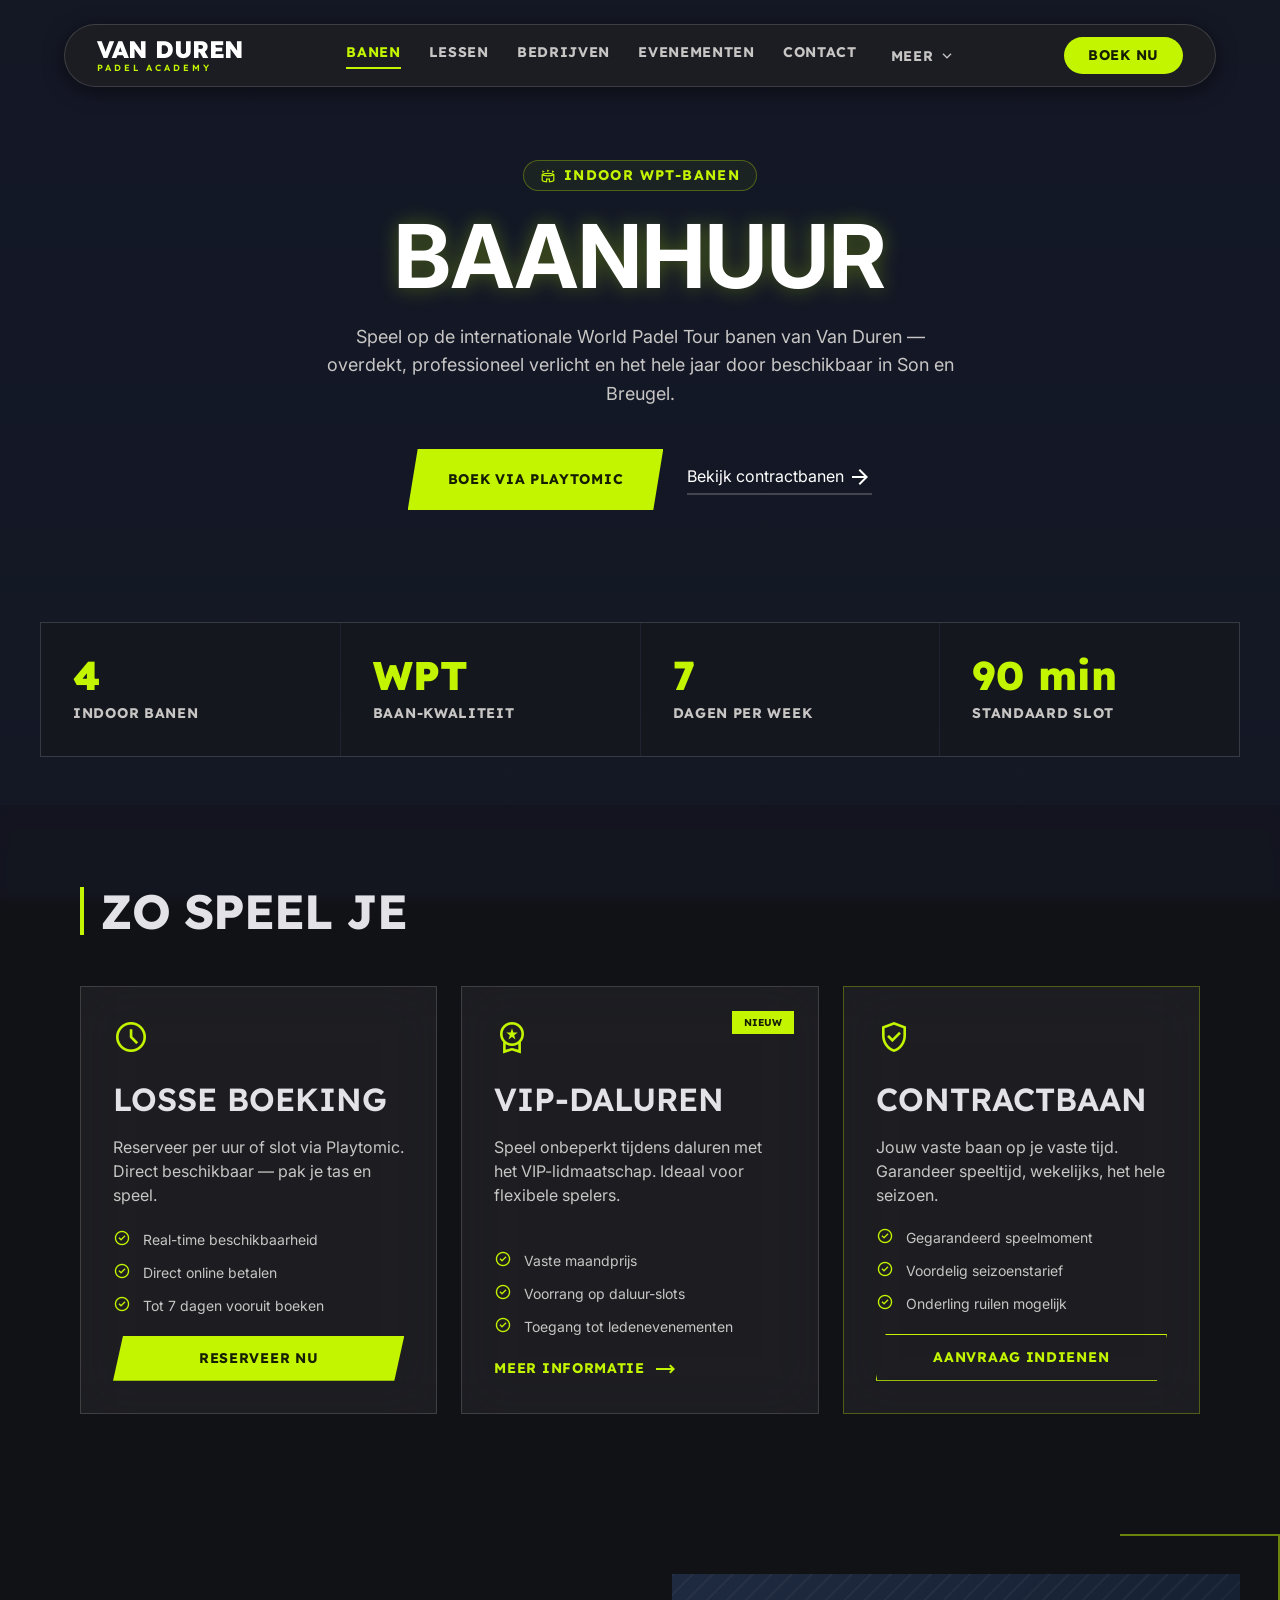
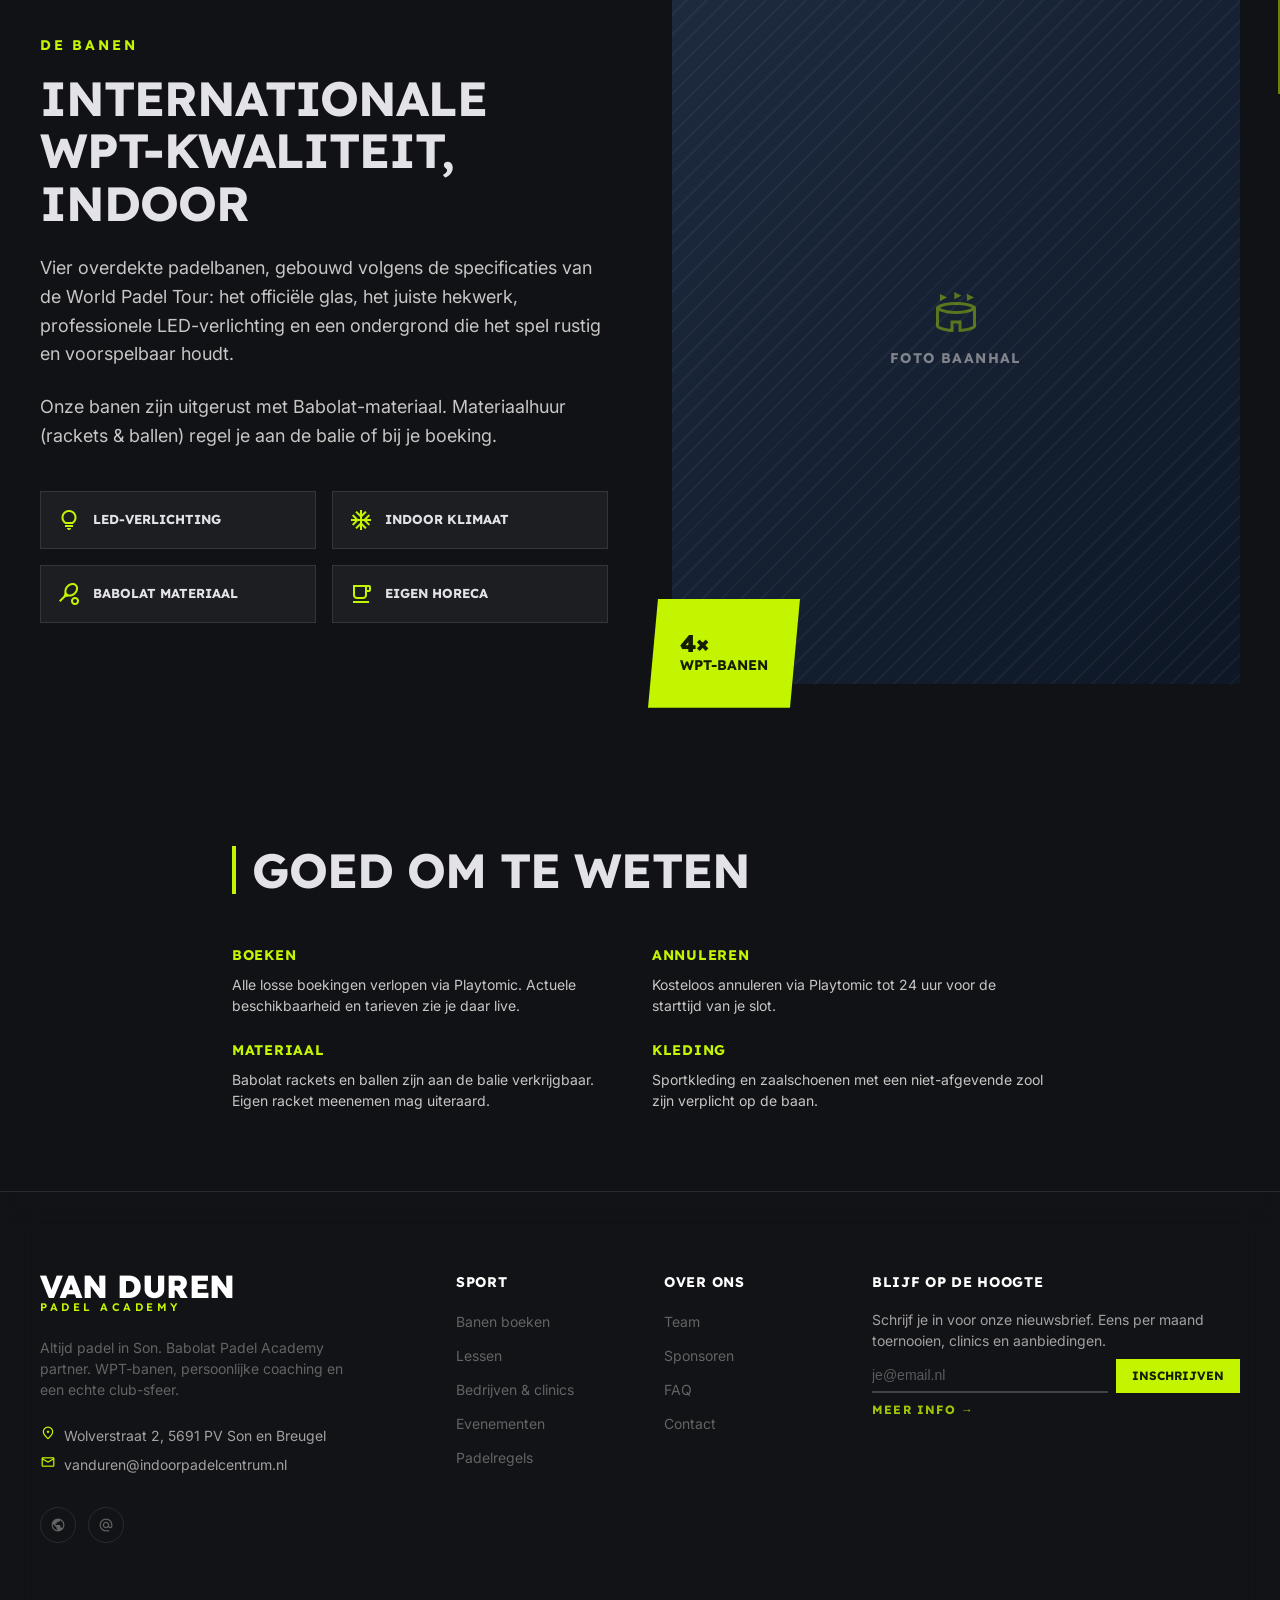
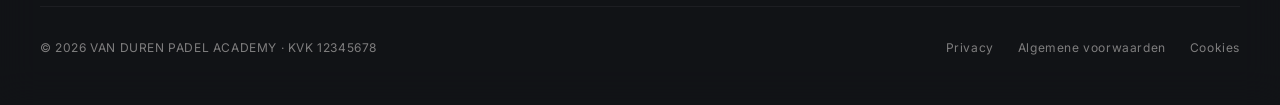
==== baanhuur.html @ 2df90b9f "Deploy Van Duren Padel website – volledige multi-page versie" ====
<!DOCTYPE html>
<html lang="nl">
<head>
<meta charset="utf-8"/>
<meta name="viewport" content="width=device-width, initial-scale=1.0"/>
<title>Baanhuur — Van Duren Padel Academy</title>
<link rel="preconnect" href="https://fonts.googleapis.com"/>
<link rel="preconnect" href="https://fonts.gstatic.com" crossorigin/>
<link href="https://fonts.googleapis.com/css2?family=Inter:wght@400;700&family=Lexend:wght@400;500;600;700;800&display=swap" rel="stylesheet"/>
<link href="https://fonts.googleapis.com/css2?family=Material+Symbols+Outlined:opsz,wght,FILL,GRAD@24,400,0,0&display=swap" rel="stylesheet"/>
<link rel="stylesheet" href="styles.css"/>
<template id="__bundler_thumbnail" data-bg-color="#0d0e12">
    <svg viewBox="0 0 1200 800" xmlns="http://www.w3.org/2000/svg">
        <line x1="280" y1="120" x2="280" y2="680" stroke="#c3f400" stroke-width="6" opacity="0.5"/>
        <line x1="920" y1="120" x2="920" y2="680" stroke="#c3f400" stroke-width="6" opacity="0.5"/>
        <line x1="280" y1="180" x2="920" y2="180" stroke="#c3f400" stroke-width="3" opacity="0.4"/>
        <line x1="280" y1="290" x2="920" y2="290" stroke="#c3f400" stroke-width="3" opacity="0.55"/>
        <line x1="280" y1="500" x2="920" y2="500" stroke="#c3f400" stroke-width="5" stroke-dasharray="14 10" opacity="0.6"/>
        <line x1="600" y1="180" x2="600" y2="290" stroke="#c3f400" stroke-width="3" opacity="0.5"/>
        <text x="600" y="600" text-anchor="middle" fill="#ffffff" font-family="Lexend, sans-serif" font-size="96" font-weight="800" letter-spacing="-3">VAN DUREN</text>
        <text x="600" y="650" text-anchor="middle" fill="#c3f400" font-family="Lexend, sans-serif" font-size="22" font-weight="600" letter-spacing="8">PADEL ACADEMY</text>
    </svg>
</template>
</head>
<body>

<!-- Vaste padelbaan-achtergrond -->
<div class="photo-bg"></div>

<header class="site-header">
    <a class="logo" href="index.html">
        <span class="logo-main">Van Duren</span>
        <span class="logo-sub">Padel Academy</span>
    </a>
    <nav class="main-nav">
        <a class="nav-link is-active" href="baanhuur.html">Banen</a>
        <a class="nav-link" href="trainingen.html">Lessen</a>
        <a class="nav-link" href="clinics.html">Bedrijven</a>
        <a class="nav-link" href="evenementen.html">Evenementen</a>
        <a class="nav-link" href="contact.html">Contact</a>
        <div class="more-wrap" id="moreWrap">
            <button class="nav-link more-btn" id="moreBtn" aria-haspopup="true" aria-expanded="false">
                Meer <span class="material-symbols-outlined more-chev">expand_more</span>
            </button>
            <div class="more-menu" id="moreMenu" role="menu">
                <a class="" href="team.html"><span class="material-symbols-outlined">groups_3</span> Team</a>
                <a class="" href="sponsoren.html"><span class="material-symbols-outlined">handshake</span> Sponsoren</a>
                <a class="" href="faq.html"><span class="material-symbols-outlined">help</span> FAQ</a>
                <a class="" href="nieuwsbrief.html"><span class="material-symbols-outlined">mark_email_unread</span> Nieuwsbrief</a>
                <a class="" href="regels.html"><span class="material-symbols-outlined">menu_book</span> Padelregels</a>
            </div>
        </div>
    </nav>
    <div class="header-actions">
        <a class="btn btn-volt btn-pill book-btn" href="https://playtomic.io/van-duren-indoor-padel-centrum/a52205f6-6954-4d82-bda0-b2040fc82dc4" target="_blank" rel="noopener">Boek nu</a>
        <button class="menu-toggle" id="menuToggle" aria-label="Menu openen" aria-expanded="false">
            <span class="material-symbols-outlined">menu</span>
        </button>
    </div>
</header>

<div class="mobile-menu" id="mobileMenu">
    <nav>
        <a class="is-active" href="baanhuur.html">Banen</a>
        <a class="" href="trainingen.html">Lessen</a>
        <a class="" href="clinics.html">Bedrijven</a>
        <a class="" href="evenementen.html">Evenementen</a>
        <a class="" href="contact.html">Contact</a>
        <a class="" href="team.html">Team</a>
        <a class="" href="sponsoren.html">Sponsoren</a>
        <a class="" href="faq.html">FAQ</a>
        <a class="" href="nieuwsbrief.html">Nieuwsbrief</a>
        <a class="" href="regels.html">Padelregels</a>
        <a class="btn btn-volt shear" href="https://playtomic.io/van-duren-indoor-padel-centrum/a52205f6-6954-4d82-bda0-b2040fc82dc4" target="_blank" rel="noopener">Boek een baan</a>
    </nav>
</div>

<main>
    <!-- Pagina-hero -->
    <section class="page-hero">
        <div class="inner">
            <span class="hero-pill"><span class="material-symbols-outlined">stadium</span> Indoor WPT-banen</span>
            <h1 class="page-title uppercase text-glow">Baanhuur</h1>
            <p class="page-lead">Speel op de internationale World Padel Tour banen van Van Duren — overdekt, professioneel verlicht en het hele jaar door beschikbaar in Son en Breugel.</p>
            <div class="page-actions">
                <a class="btn btn-volt shear" href="https://playtomic.io/van-duren-indoor-padel-centrum/a52205f6-6954-4d82-bda0-b2040fc82dc4" target="_blank" rel="noopener">Boek via Playtomic</a>
                <a class="btn-ghost" href="#contract">Bekijk contractbanen <span class="material-symbols-outlined">arrow_forward</span></a>
            </div>
        </div>
    </section>

    <!-- Statistieken -->
    <section class="sec--tight">
        <div class="stat-strip">
            <div class="stat-cell"><span class="num">4</span><span class="lbl">Indoor banen</span></div>
            <div class="stat-cell"><span class="num">WPT</span><span class="lbl">Baan-kwaliteit</span></div>
            <div class="stat-cell"><span class="num">7</span><span class="lbl">Dagen per week</span></div>
            <div class="stat-cell"><span class="num">90 min</span><span class="lbl">Standaard slot</span></div>
        </div>
    </section>

    <!-- Zo speel je -->
    <section class="sec bg-soft-40">
        <div class="container">
            <div class="section-head">
                <div class="section-title"><div class="section-bar"></div><h2 class="t-headline-lg uppercase">Zo speel je</h2></div>
            </div>
            <div class="grid grid-3">
                <!-- Losse boeking -->
                <div class="glass panel" style="min-height: 360px;">
                    <span class="material-symbols-outlined lead-ico">schedule</span>
                    <div>
                        <h3 style="font-size: 32px; margin-bottom: 12px;">Losse boeking</h3>
                        <p style="font-size: 16px;">Reserveer per uur of slot via Playtomic. Direct beschikbaar — pak je tas en speel.</p>
                    </div>
                    <ul class="check-list" style="margin-top: auto;">
                        <li><span class="material-symbols-outlined">check_circle</span> Real-time beschikbaarheid</li>
                        <li><span class="material-symbols-outlined">check_circle</span> Direct online betalen</li>
                        <li><span class="material-symbols-outlined">check_circle</span> Tot 7 dagen vooruit boeken</li>
                    </ul>
                    <a class="btn btn-volt shear" style="padding: 12px 24px;" href="https://playtomic.io/van-duren-indoor-padel-centrum/a52205f6-6954-4d82-bda0-b2040fc82dc4" target="_blank" rel="noopener">Reserveer nu</a>
                </div>
                <!-- VIP daluren -->
                <div class="glass panel" style="min-height: 360px; position: relative;">
                    <span class="card-badge card-badge--volt">Nieuw</span>
                    <span class="material-symbols-outlined lead-ico">workspace_premium</span>
                    <div>
                        <h3 style="font-size: 32px; margin-bottom: 12px;">VIP-daluren</h3>
                        <p style="font-size: 16px;">Speel onbeperkt tijdens daluren met het VIP-lidmaatschap. Ideaal voor flexibele spelers.</p>
                    </div>
                    <ul class="check-list" style="margin-top: auto;">
                        <li><span class="material-symbols-outlined">check_circle</span> Vaste maandprijs</li>
                        <li><span class="material-symbols-outlined">check_circle</span> Voorrang op daluur-slots</li>
                        <li><span class="material-symbols-outlined">check_circle</span> Toegang tot ledenevenementen</li>
                    </ul>
                    <a class="card-link" href="mailto:vanduren@indoorpadelcentrum.nl?subject=Informatie%20VIP-daluren">Meer informatie <span class="material-symbols-outlined">trending_flat</span></a>
                </div>
                <!-- Contractbaan -->
                <div class="glass panel" id="contract" style="min-height: 360px; border-color: rgba(195,244,0,0.3);">
                    <span class="material-symbols-outlined lead-ico">verified_user</span>
                    <div>
                        <h3 style="font-size: 32px; margin-bottom: 12px;">Contractbaan</h3>
                        <p style="font-size: 16px;">Jouw vaste baan op je vaste tijd. Garandeer speeltijd, wekelijks, het hele seizoen.</p>
                    </div>
                    <ul class="check-list" style="margin-top: auto;">
                        <li><span class="material-symbols-outlined">check_circle</span> Gegarandeerd speelmoment</li>
                        <li><span class="material-symbols-outlined">check_circle</span> Voordelig seizoenstarief</li>
                        <li><span class="material-symbols-outlined">check_circle</span> Onderling ruilen mogelijk</li>
                    </ul>
                    <a class="btn btn-outline shear" style="padding: 12px 24px;" href="mailto:vanduren@indoorpadelcentrum.nl?subject=Aanvraag%20contractbaan">Aanvraag indienen</a>
                </div>
            </div>
        </div>
    </section>

    <!-- Faciliteiten -->
    <section class="sec court-lines bg-soft-60">
        <div class="split">
            <div>
                <p class="eyebrow">De banen</p>
                <h3 class="t-headline-lg uppercase">Internationale WPT-kwaliteit, indoor</h3>
                <div class="prose">
                    <p>Vier overdekte padelbanen, gebouwd volgens de specificaties van de World Padel Tour: het officiële glas, het juiste hekwerk, professionele LED-verlichting en een ondergrond die het spel rustig en voorspelbaar houdt.</p>
                    <p>Onze banen zijn uitgerust met Babolat-materiaal. Materiaalhuur (rackets &amp; ballen) regel je aan de balie of bij je boeking.</p>
                </div>
                <div class="feature-2x2">
                    <div class="item"><span class="material-symbols-outlined">lightbulb</span><span>LED-verlichting</span></div>
                    <div class="item"><span class="material-symbols-outlined">ac_unit</span><span>Indoor klimaat</span></div>
                    <div class="item"><span class="material-symbols-outlined">sports_tennis</span><span>Babolat materiaal</span></div>
                    <div class="item"><span class="material-symbols-outlined">local_cafe</span><span>Eigen horeca</span></div>
                </div>
            </div>
            <div class="figure">
                <div class="frame-tr"></div>
                <div class="media img-placeholder">
                    <div class="ph-label"><span class="material-symbols-outlined">stadium</span> Foto baanhal</div>
                </div>
                <div class="badge-corner left"><div class="num">4×</div><div class="lbl">WPT-banen</div></div>
            </div>
        </div>
    </section>

    <!-- Goed om te weten -->
    <section class="sec bg-soft-80">
        <div class="container container--narrow">
            <div class="section-head">
                <div class="section-title"><div class="section-bar"></div><h2 class="t-headline-lg uppercase">Goed om te weten</h2></div>
            </div>
            <div class="grid grid-2">
                <div>
                    <h4 class="eyebrow" style="letter-spacing: 0.05em; margin-bottom: 8px;">Boeken</h4>
                    <p class="text-muted" style="font-size: 14px;">Alle losse boekingen verlopen via Playtomic. Actuele beschikbaarheid en tarieven zie je daar live.</p>
                </div>
                <div>
                    <h4 class="eyebrow" style="letter-spacing: 0.05em; margin-bottom: 8px;">Annuleren</h4>
                    <p class="text-muted" style="font-size: 14px;">Kosteloos annuleren via Playtomic tot 24 uur voor de starttijd van je slot.</p>
                </div>
                <div>
                    <h4 class="eyebrow" style="letter-spacing: 0.05em; margin-bottom: 8px;">Materiaal</h4>
                    <p class="text-muted" style="font-size: 14px;">Babolat rackets en ballen zijn aan de balie verkrijgbaar. Eigen racket meenemen mag uiteraard.</p>
                </div>
                <div>
                    <h4 class="eyebrow" style="letter-spacing: 0.05em; margin-bottom: 8px;">Kleding</h4>
                    <p class="text-muted" style="font-size: 14px;">Sportkleding en zaalschoenen met een niet-afgevende zool zijn verplicht op de baan.</p>
                </div>
            </div>
        </div>
    </section>
</main>

<!-- ============================ FOOTER ============================ -->
<footer class="site-footer">
    <div class="footer-grid">
        <div class="footer-brand">
            <a class="logo" href="index.html">
                <span class="logo-main" style="font-size: 32px;">Van Duren</span>
                <span class="logo-sub" style="font-size: 11px;">Padel Academy</span>
            </a>
            <p>Altijd padel in Son. Babolat Padel Academy partner. WPT-banen, persoonlijke coaching en een echte club-sfeer.</p>
            <div class="footer-contact">
                <span><span class="material-symbols-outlined icon icon--sm">location_on</span> Wolverstraat 2, 5691 PV Son en Breugel</span>
                <a href="mailto:vanduren@indoorpadelcentrum.nl"><span class="material-symbols-outlined icon icon--sm">mail</span> vanduren@indoorpadelcentrum.nl</a>
            </div>
            <div class="footer-socials">
                <a href="https://www.facebook.com/Van-Duren-indoor-padelcentrum-110056634725945/" target="_blank" rel="noopener" aria-label="Facebook"><span class="material-symbols-outlined icon--sm">public</span></a>
                <a href="mailto:vanduren@indoorpadelcentrum.nl" aria-label="E-mail"><span class="material-symbols-outlined icon--sm">alternate_email</span></a>
            </div>
        </div>

        <div class="footer-col footer-sport">
            <h5>Sport</h5>
            <ul>
                <li><a href="baanhuur.html">Banen boeken</a></li>
                <li><a href="trainingen.html">Lessen</a></li>
                <li><a href="clinics.html">Bedrijven &amp; clinics</a></li>
                <li><a href="evenementen.html">Evenementen</a></li>
                <li><a href="regels.html">Padelregels</a></li>
            </ul>
        </div>

        <div class="footer-col footer-about">
            <h5>Over ons</h5>
            <ul>
                <li><a href="team.html">Team</a></li>
                <li><a href="sponsoren.html">Sponsoren</a></li>
                <li><a href="faq.html">FAQ</a></li>
                <li><a href="contact.html">Contact</a></li>
            </ul>
        </div>

        <div class="footer-col footer-news">
            <h5>Blijf op de hoogte</h5>
            <p>Schrijf je in voor onze nieuwsbrief. Eens per maand toernooien, clinics en aanbiedingen.</p>
            <form class="footer-form" onsubmit="event.preventDefault(); this.querySelector('button').textContent='Bedankt!';">
                <input type="email" placeholder="je@email.nl" required/>
                <button type="submit">Inschrijven</button>
            </form>
            <a class="more-link" href="nieuwsbrief.html">Meer info →</a>
        </div>
    </div>

    <div class="footer-bottom">
        <span>© 2026 VAN DUREN PADEL ACADEMY · KVK 12345678</span>
        <div class="links">
            <a href="#">Privacy</a>
            <a href="#">Algemene voorwaarden</a>
            <a href="#">Cookies</a>
        </div>
    </div>
</footer>

<script src="site.js"></script>
<script src="site.js"></script>
</body>
</html>
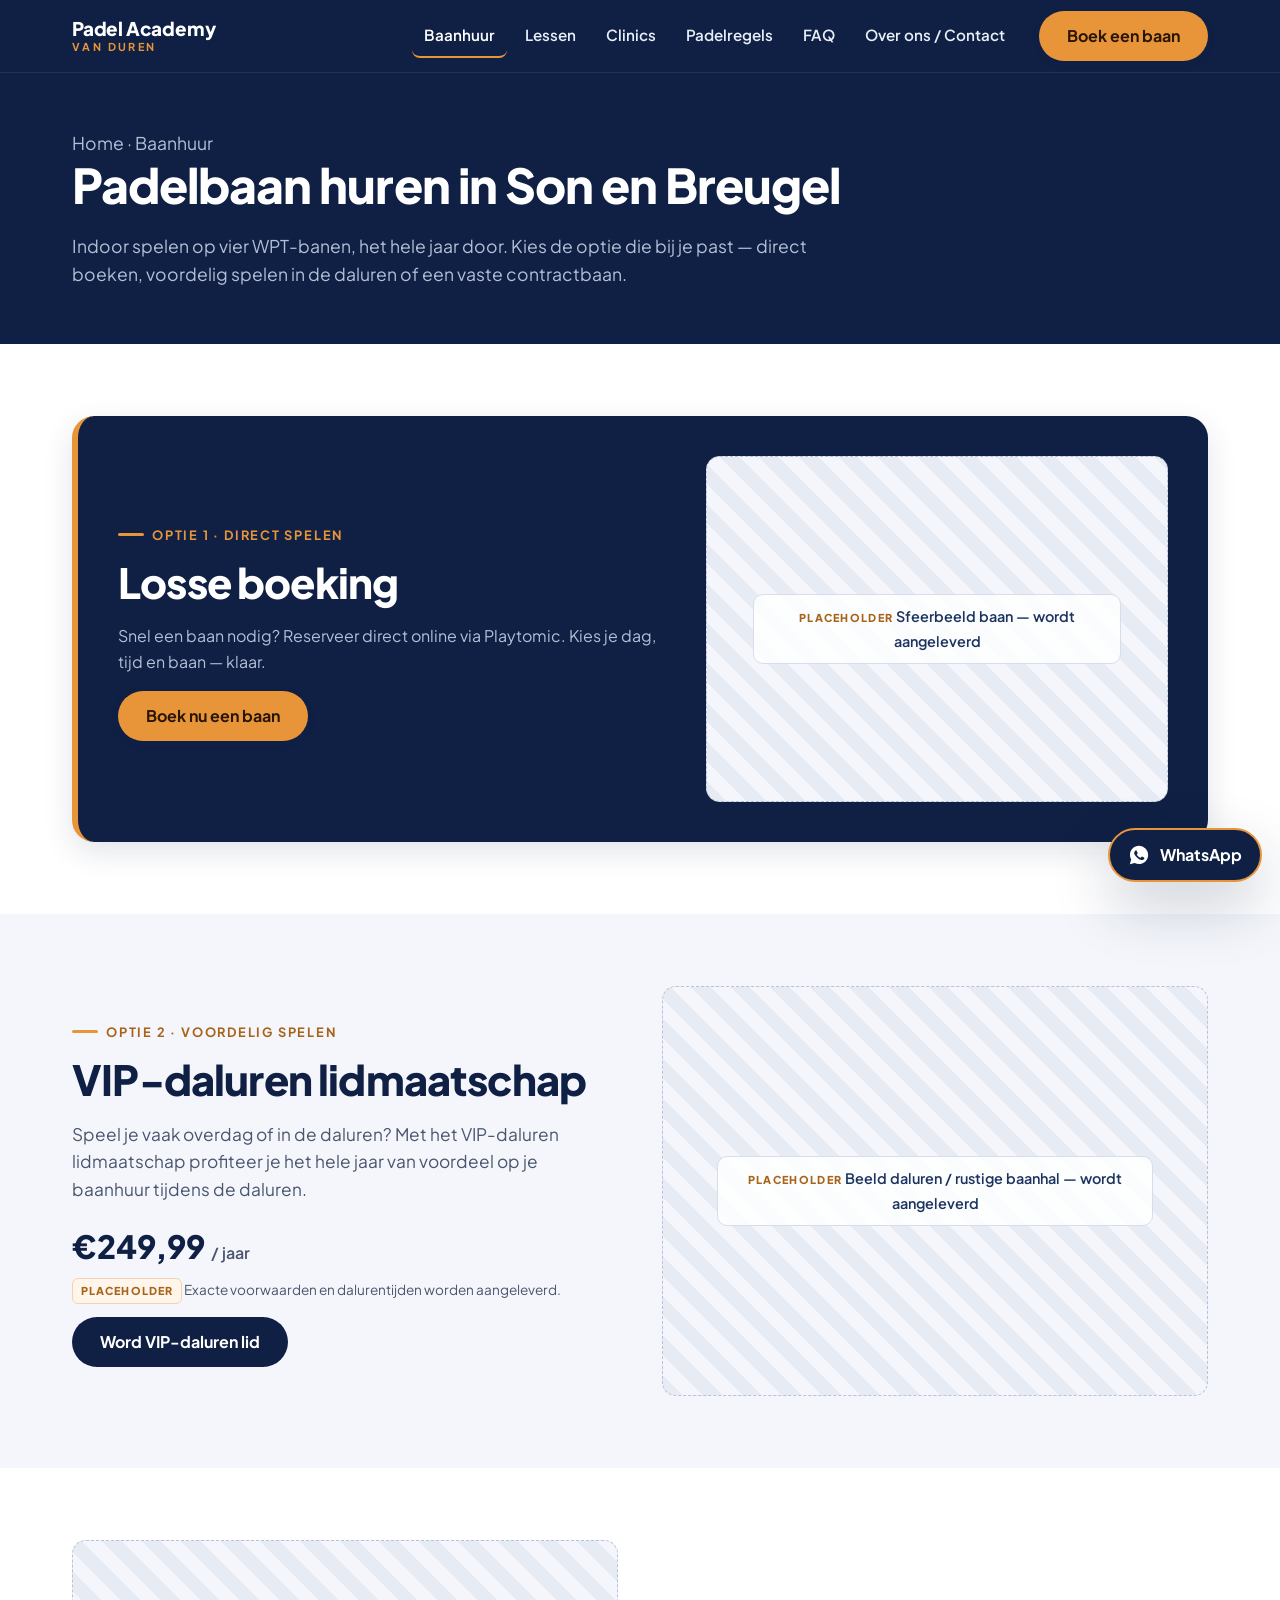
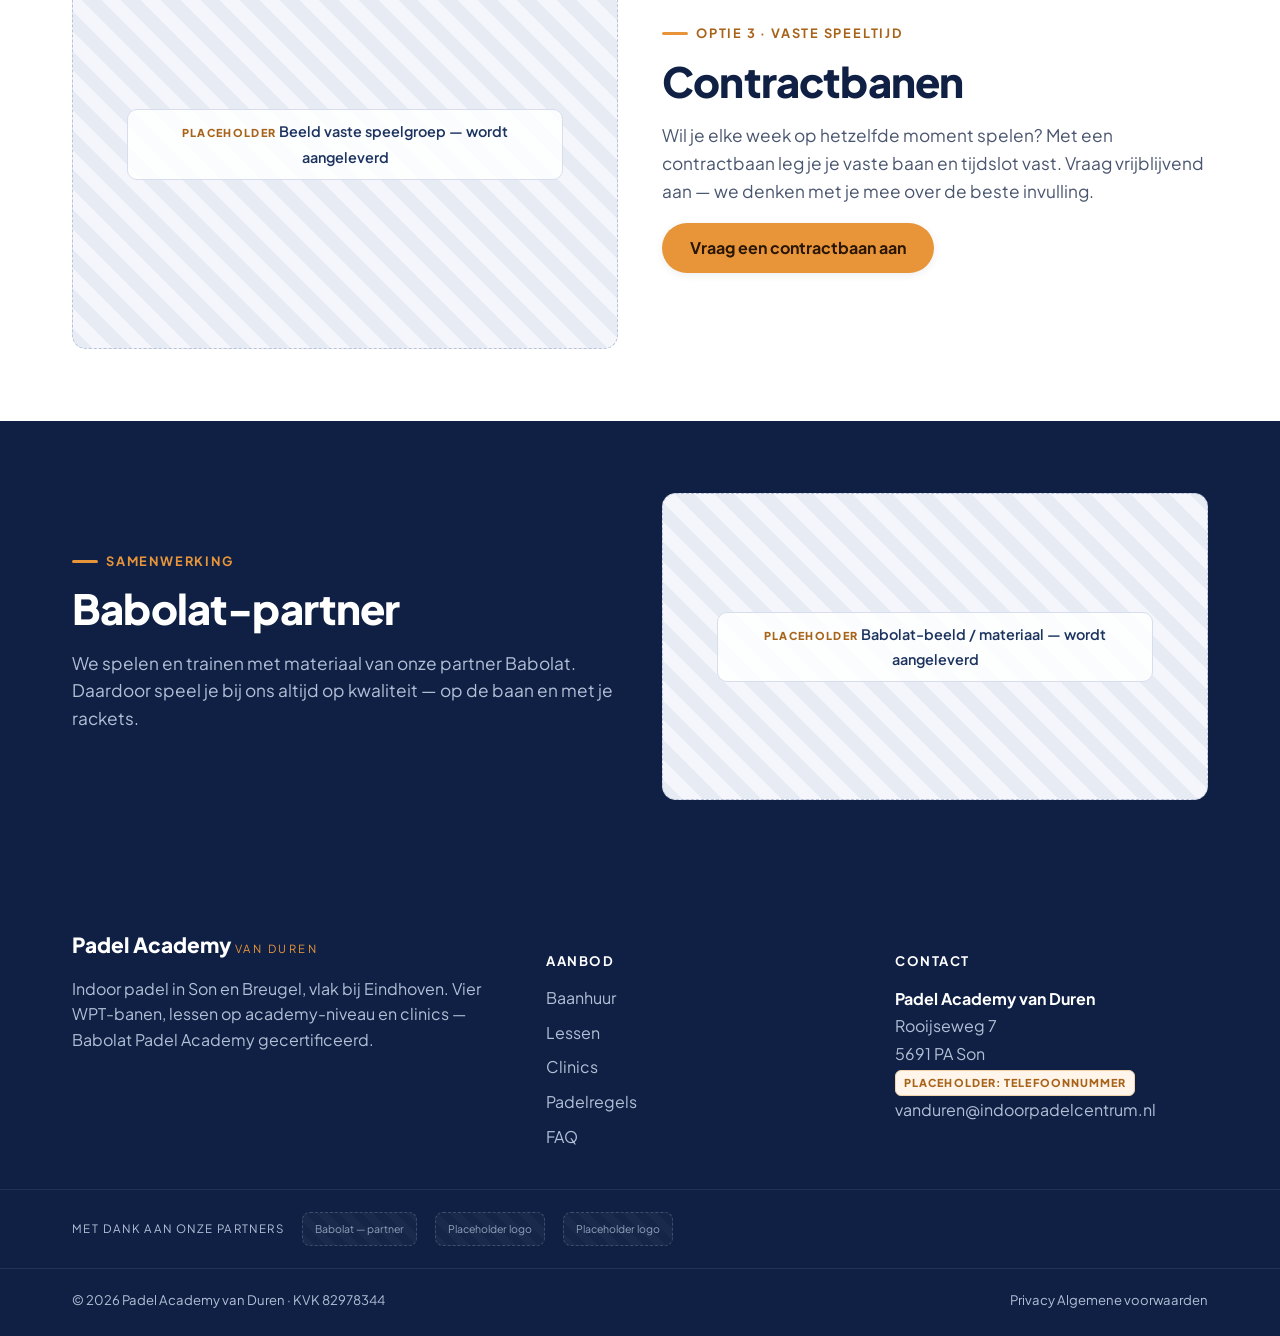
==== commit 9106f3cf: "Bouw geraamte nieuwe website Padel Academy van Duren - Multi-page structuur: home, baanhuur, lessen," ====
--- a/baanhuur.html
+++ b/baanhuur.html
@@ -3,273 +3,178 @@
 <head>
 <meta charset="utf-8"/>
 <meta name="viewport" content="width=device-width, initial-scale=1.0"/>
-<title>Baanhuur — Van Duren Padel Academy</title>
+<title>Padelbaan huren Son en Breugel | Indoor baanhuur | Padel Academy van Duren</title>
+<meta name="description" content="Huur een indoor padelbaan in Son en Breugel, vlak bij Eindhoven. Losse boeking, VIP-daluren lidmaatschap (€249,99/jaar) of een vaste contractbaan op WPT-banen."/>
 <link rel="preconnect" href="https://fonts.googleapis.com"/>
 <link rel="preconnect" href="https://fonts.gstatic.com" crossorigin/>
-<link href="https://fonts.googleapis.com/css2?family=Inter:wght@400;700&family=Lexend:wght@400;500;600;700;800&display=swap" rel="stylesheet"/>
-<link href="https://fonts.googleapis.com/css2?family=Material+Symbols+Outlined:opsz,wght,FILL,GRAD@24,400,0,0&display=swap" rel="stylesheet"/>
+<link href="https://fonts.googleapis.com/css2?family=Plus+Jakarta+Sans:wght@400;500;600;700;800&display=swap" rel="stylesheet"/>
 <link rel="stylesheet" href="styles.css"/>
-<template id="__bundler_thumbnail" data-bg-color="#0d0e12">
-    <svg viewBox="0 0 1200 800" xmlns="http://www.w3.org/2000/svg">
-        <line x1="280" y1="120" x2="280" y2="680" stroke="#c3f400" stroke-width="6" opacity="0.5"/>
-        <line x1="920" y1="120" x2="920" y2="680" stroke="#c3f400" stroke-width="6" opacity="0.5"/>
-        <line x1="280" y1="180" x2="920" y2="180" stroke="#c3f400" stroke-width="3" opacity="0.4"/>
-        <line x1="280" y1="290" x2="920" y2="290" stroke="#c3f400" stroke-width="3" opacity="0.55"/>
-        <line x1="280" y1="500" x2="920" y2="500" stroke="#c3f400" stroke-width="5" stroke-dasharray="14 10" opacity="0.6"/>
-        <line x1="600" y1="180" x2="600" y2="290" stroke="#c3f400" stroke-width="3" opacity="0.5"/>
-        <text x="600" y="600" text-anchor="middle" fill="#ffffff" font-family="Lexend, sans-serif" font-size="96" font-weight="800" letter-spacing="-3">VAN DUREN</text>
-        <text x="600" y="650" text-anchor="middle" fill="#c3f400" font-family="Lexend, sans-serif" font-size="22" font-weight="600" letter-spacing="8">PADEL ACADEMY</text>
-    </svg>
-</template>
 </head>
 <body>
 
-<!-- Vaste padelbaan-achtergrond -->
-<div class="photo-bg"></div>
-
 <header class="site-header">
-    <a class="logo" href="index.html">
-        <span class="logo-main">Van Duren</span>
-        <span class="logo-sub">Padel Academy</span>
-    </a>
-    <nav class="main-nav">
-        <a class="nav-link is-active" href="baanhuur.html">Banen</a>
-        <a class="nav-link" href="trainingen.html">Lessen</a>
-        <a class="nav-link" href="clinics.html">Bedrijven</a>
-        <a class="nav-link" href="evenementen.html">Evenementen</a>
-        <a class="nav-link" href="contact.html">Contact</a>
-        <div class="more-wrap" id="moreWrap">
-            <button class="nav-link more-btn" id="moreBtn" aria-haspopup="true" aria-expanded="false">
-                Meer <span class="material-symbols-outlined more-chev">expand_more</span>
+    <div class="header-inner">
+        <a class="brand" href="index.html">
+            <span class="brand-main">Padel Academy</span>
+            <span class="brand-sub">van Duren</span>
+        </a>
+        <nav class="main-nav" aria-label="Hoofdmenu">
+            <a href="baanhuur.html" class="is-active">Baanhuur</a>
+            <a href="lessen.html">Lessen</a>
+            <a href="clinics.html">Clinics</a>
+            <a href="padelregels.html">Padelregels</a>
+            <a href="faq.html">FAQ</a>
+            <a href="contact.html">Over ons / Contact</a>
+        </nav>
+        <div class="header-cta">
+            <a class="btn btn--primary" href="https://playtomic.io/van-duren-indoor-padel-centrum/a52205f6-6954-4d82-bda0-b2040fc82dc4" target="_blank" rel="noopener">Boek een baan</a>
+            <button class="nav-toggle" aria-label="Menu openen" aria-expanded="false">
+                <svg viewBox="0 0 24 24" fill="none" stroke="currentColor" stroke-width="2"><line x1="3" y1="6" x2="21" y2="6"/><line x1="3" y1="12" x2="21" y2="12"/><line x1="3" y1="18" x2="21" y2="18"/></svg>
             </button>
-            <div class="more-menu" id="moreMenu" role="menu">
-                <a class="" href="team.html"><span class="material-symbols-outlined">groups_3</span> Team</a>
-                <a class="" href="sponsoren.html"><span class="material-symbols-outlined">handshake</span> Sponsoren</a>
-                <a class="" href="faq.html"><span class="material-symbols-outlined">help</span> FAQ</a>
-                <a class="" href="nieuwsbrief.html"><span class="material-symbols-outlined">mark_email_unread</span> Nieuwsbrief</a>
-                <a class="" href="regels.html"><span class="material-symbols-outlined">menu_book</span> Padelregels</a>
-            </div>
         </div>
+    </div>
+    <nav class="mobile-nav" aria-label="Mobiel menu">
+        <a href="baanhuur.html">Baanhuur</a>
+        <a href="lessen.html">Lessen</a>
+        <a href="clinics.html">Clinics</a>
+        <a href="padelregels.html">Padelregels</a>
+        <a href="faq.html">FAQ</a>
+        <a href="contact.html">Over ons / Contact</a>
+        <a class="btn btn--primary" href="https://playtomic.io/van-duren-indoor-padel-centrum/a52205f6-6954-4d82-bda0-b2040fc82dc4" target="_blank" rel="noopener">Boek een baan</a>
     </nav>
-    <div class="header-actions">
-        <a class="btn btn-volt btn-pill book-btn" href="https://playtomic.io/van-duren-indoor-padel-centrum/a52205f6-6954-4d82-bda0-b2040fc82dc4" target="_blank" rel="noopener">Boek nu</a>
-        <button class="menu-toggle" id="menuToggle" aria-label="Menu openen" aria-expanded="false">
-            <span class="material-symbols-outlined">menu</span>
-        </button>
-    </div>
 </header>
 
-<div class="mobile-menu" id="mobileMenu">
-    <nav>
-        <a class="is-active" href="baanhuur.html">Banen</a>
-        <a class="" href="trainingen.html">Lessen</a>
-        <a class="" href="clinics.html">Bedrijven</a>
-        <a class="" href="evenementen.html">Evenementen</a>
-        <a class="" href="contact.html">Contact</a>
-        <a class="" href="team.html">Team</a>
-        <a class="" href="sponsoren.html">Sponsoren</a>
-        <a class="" href="faq.html">FAQ</a>
-        <a class="" href="nieuwsbrief.html">Nieuwsbrief</a>
-        <a class="" href="regels.html">Padelregels</a>
-        <a class="btn btn-volt shear" href="https://playtomic.io/van-duren-indoor-padel-centrum/a52205f6-6954-4d82-bda0-b2040fc82dc4" target="_blank" rel="noopener">Boek een baan</a>
-    </nav>
-</div>
+<section class="page-hero">
+    <div class="container">
+        <p class="crumbs"><a href="index.html">Home</a> · Baanhuur</p>
+        <h1>Padelbaan huren in Son en Breugel</h1>
+        <p>Indoor spelen op vier WPT-banen, het hele jaar door. Kies de optie die bij je past — direct boeken, voordelig spelen in de daluren of een vaste contractbaan.</p>
+    </div>
+</section>
 
 <main>
-    <!-- Pagina-hero -->
-    <section class="page-hero">
-        <div class="inner">
-            <span class="hero-pill"><span class="material-symbols-outlined">stadium</span> Indoor WPT-banen</span>
-            <h1 class="page-title uppercase text-glow">Baanhuur</h1>
-            <p class="page-lead">Speel op de internationale World Padel Tour banen van Van Duren — overdekt, professioneel verlicht en het hele jaar door beschikbaar in Son en Breugel.</p>
-            <div class="page-actions">
-                <a class="btn btn-volt shear" href="https://playtomic.io/van-duren-indoor-padel-centrum/a52205f6-6954-4d82-bda0-b2040fc82dc4" target="_blank" rel="noopener">Boek via Playtomic</a>
-                <a class="btn-ghost" href="#contract">Bekijk contractbanen <span class="material-symbols-outlined">arrow_forward</span></a>
-            </div>
-        </div>
-    </section>
-
-    <!-- Statistieken -->
-    <section class="sec--tight">
-        <div class="stat-strip">
-            <div class="stat-cell"><span class="num">4</span><span class="lbl">Indoor banen</span></div>
-            <div class="stat-cell"><span class="num">WPT</span><span class="lbl">Baan-kwaliteit</span></div>
-            <div class="stat-cell"><span class="num">7</span><span class="lbl">Dagen per week</span></div>
-            <div class="stat-cell"><span class="num">90 min</span><span class="lbl">Standaard slot</span></div>
-        </div>
-    </section>
-
-    <!-- Zo speel je -->
-    <section class="sec bg-soft-40">
+    <!-- ===================== 1. LOSSE BOEKING (dominant) ===================== -->
+    <section class="section">
         <div class="container">
-            <div class="section-head">
-                <div class="section-title"><div class="section-bar"></div><h2 class="t-headline-lg uppercase">Zo speel je</h2></div>
-            </div>
-            <div class="grid grid-3">
-                <!-- Losse boeking -->
-                <div class="glass panel" style="min-height: 360px;">
-                    <span class="material-symbols-outlined lead-ico">schedule</span>
-                    <div>
-                        <h3 style="font-size: 32px; margin-bottom: 12px;">Losse boeking</h3>
-                        <p style="font-size: 16px;">Reserveer per uur of slot via Playtomic. Direct beschikbaar — pak je tas en speel.</p>
-                    </div>
-                    <ul class="check-list" style="margin-top: auto;">
-                        <li><span class="material-symbols-outlined">check_circle</span> Real-time beschikbaarheid</li>
-                        <li><span class="material-symbols-outlined">check_circle</span> Direct online betalen</li>
-                        <li><span class="material-symbols-outlined">check_circle</span> Tot 7 dagen vooruit boeken</li>
-                    </ul>
-                    <a class="btn btn-volt shear" style="padding: 12px 24px;" href="https://playtomic.io/van-duren-indoor-padel-centrum/a52205f6-6954-4d82-bda0-b2040fc82dc4" target="_blank" rel="noopener">Reserveer nu</a>
+            <div class="booking-hero">
+                <div>
+                    <p class="eyebrow" style="color:var(--orange);">Optie 1 · direct spelen</p>
+                    <h2 class="section-title" style="color:#fff;">Losse boeking</h2>
+                    <p>Snel een baan nodig? Reserveer direct online via Playtomic. Kies je dag, tijd en baan — klaar.</p>
+                    <!-- PLACEHOLDER: vervang door de specifieke Playtomic-deeplink naar baanhuur indien beschikbaar -->
+                    <a class="btn btn--primary" href="https://playtomic.io/van-duren-indoor-padel-centrum/a52205f6-6954-4d82-bda0-b2040fc82dc4" target="_blank" rel="noopener">Boek nu een baan</a>
                 </div>
-                <!-- VIP daluren -->
-                <div class="glass panel" style="min-height: 360px; position: relative;">
-                    <span class="card-badge card-badge--volt">Nieuw</span>
-                    <span class="material-symbols-outlined lead-ico">workspace_premium</span>
-                    <div>
-                        <h3 style="font-size: 32px; margin-bottom: 12px;">VIP-daluren</h3>
-                        <p style="font-size: 16px;">Speel onbeperkt tijdens daluren met het VIP-lidmaatschap. Ideaal voor flexibele spelers.</p>
-                    </div>
-                    <ul class="check-list" style="margin-top: auto;">
-                        <li><span class="material-symbols-outlined">check_circle</span> Vaste maandprijs</li>
-                        <li><span class="material-symbols-outlined">check_circle</span> Voorrang op daluur-slots</li>
-                        <li><span class="material-symbols-outlined">check_circle</span> Toegang tot ledenevenementen</li>
-                    </ul>
-                    <a class="card-link" href="mailto:vanduren@indoorpadelcentrum.nl?subject=Informatie%20VIP-daluren">Meer informatie <span class="material-symbols-outlined">trending_flat</span></a>
-                </div>
-                <!-- Contractbaan -->
-                <div class="glass panel" id="contract" style="min-height: 360px; border-color: rgba(195,244,0,0.3);">
-                    <span class="material-symbols-outlined lead-ico">verified_user</span>
-                    <div>
-                        <h3 style="font-size: 32px; margin-bottom: 12px;">Contractbaan</h3>
-                        <p style="font-size: 16px;">Jouw vaste baan op je vaste tijd. Garandeer speeltijd, wekelijks, het hele seizoen.</p>
-                    </div>
-                    <ul class="check-list" style="margin-top: auto;">
-                        <li><span class="material-symbols-outlined">check_circle</span> Gegarandeerd speelmoment</li>
-                        <li><span class="material-symbols-outlined">check_circle</span> Voordelig seizoenstarief</li>
-                        <li><span class="material-symbols-outlined">check_circle</span> Onderling ruilen mogelijk</li>
-                    </ul>
-                    <a class="btn btn-outline shear" style="padding: 12px 24px;" href="mailto:vanduren@indoorpadelcentrum.nl?subject=Aanvraag%20contractbaan">Aanvraag indienen</a>
+                <div class="media media--4x3">
+                    <div class="media__note"><span class="tag">Placeholder</span> Sfeerbeeld baan — wordt aangeleverd</div>
                 </div>
             </div>
         </div>
     </section>
 
-    <!-- Faciliteiten -->
-    <section class="sec court-lines bg-soft-60">
-        <div class="split">
-            <div>
-                <p class="eyebrow">De banen</p>
-                <h3 class="t-headline-lg uppercase">Internationale WPT-kwaliteit, indoor</h3>
-                <div class="prose">
-                    <p>Vier overdekte padelbanen, gebouwd volgens de specificaties van de World Padel Tour: het officiële glas, het juiste hekwerk, professionele LED-verlichting en een ondergrond die het spel rustig en voorspelbaar houdt.</p>
-                    <p>Onze banen zijn uitgerust met Babolat-materiaal. Materiaalhuur (rackets &amp; ballen) regel je aan de balie of bij je boeking.</p>
+    <!-- ===================== 2. VIP-DALUREN LIDMAATSCHAP ===================== -->
+    <section class="section bg-soft">
+        <div class="container">
+            <div class="split">
+                <div>
+                    <p class="eyebrow">Optie 2 · voordelig spelen</p>
+                    <h2 class="section-title">VIP-daluren lidmaatschap</h2>
+                    <p class="section-intro">Speel je vaak overdag of in de daluren? Met het VIP-daluren lidmaatschap profiteer je het hele jaar van voordeel op je baanhuur tijdens de daluren.</p>
+                    <p style="font-size:2rem;font-weight:800;color:var(--navy);margin:.2em 0;">€249,99 <small style="font-size:1rem;font-weight:600;color:var(--text-soft);">/ jaar</small></p>
+                    <p class="form-note"><span class="tag-ph">Placeholder</span> Exacte voorwaarden en dalurentijden worden aangeleverd.</p>
+                    <a class="btn btn--navy" href="https://playtomic.io/van-duren-indoor-padel-centrum/a52205f6-6954-4d82-bda0-b2040fc82dc4" target="_blank" rel="noopener">Word VIP-daluren lid</a>
                 </div>
-                <div class="feature-2x2">
-                    <div class="item"><span class="material-symbols-outlined">lightbulb</span><span>LED-verlichting</span></div>
-                    <div class="item"><span class="material-symbols-outlined">ac_unit</span><span>Indoor klimaat</span></div>
-                    <div class="item"><span class="material-symbols-outlined">sports_tennis</span><span>Babolat materiaal</span></div>
-                    <div class="item"><span class="material-symbols-outlined">local_cafe</span><span>Eigen horeca</span></div>
+                <div class="media media--4x3">
+                    <div class="media__note"><span class="tag">Placeholder</span> Beeld daluren / rustige baanhal — wordt aangeleverd</div>
                 </div>
-            </div>
-            <div class="figure">
-                <div class="frame-tr"></div>
-                <div class="media img-placeholder">
-                    <div class="ph-label"><span class="material-symbols-outlined">stadium</span> Foto baanhal</div>
-                </div>
-                <div class="badge-corner left"><div class="num">4×</div><div class="lbl">WPT-banen</div></div>
             </div>
         </div>
     </section>
 
-    <!-- Goed om te weten -->
-    <section class="sec bg-soft-80">
-        <div class="container container--narrow">
-            <div class="section-head">
-                <div class="section-title"><div class="section-bar"></div><h2 class="t-headline-lg uppercase">Goed om te weten</h2></div>
-            </div>
-            <div class="grid grid-2">
-                <div>
-                    <h4 class="eyebrow" style="letter-spacing: 0.05em; margin-bottom: 8px;">Boeken</h4>
-                    <p class="text-muted" style="font-size: 14px;">Alle losse boekingen verlopen via Playtomic. Actuele beschikbaarheid en tarieven zie je daar live.</p>
+    <!-- ===================== 3. CONTRACTBANEN (intakeformulier) ===================== -->
+    <section class="section" id="contractbanen">
+        <div class="container">
+            <div class="split">
+                <div class="media media--4x3">
+                    <div class="media__note"><span class="tag">Placeholder</span> Beeld vaste speelgroep — wordt aangeleverd</div>
                 </div>
                 <div>
-                    <h4 class="eyebrow" style="letter-spacing: 0.05em; margin-bottom: 8px;">Annuleren</h4>
-                    <p class="text-muted" style="font-size: 14px;">Kosteloos annuleren via Playtomic tot 24 uur voor de starttijd van je slot.</p>
+                    <p class="eyebrow">Optie 3 · vaste speeltijd</p>
+                    <h2 class="section-title">Contractbanen</h2>
+                    <p class="section-intro">Wil je elke week op hetzelfde moment spelen? Met een contractbaan leg je je vaste baan en tijdslot vast. Vraag vrijblijvend aan — we denken met je mee over de beste invulling.</p>
+                    <a class="btn btn--primary" href="#" data-intake="contractbaan">Vraag een contractbaan aan</a>
                 </div>
+            </div>
+        </div>
+    </section>
+
+    <!-- ===================== BABOLAT-SAMENWERKING ===================== -->
+    <section class="section bg-navy">
+        <div class="container">
+            <div class="split">
                 <div>
-                    <h4 class="eyebrow" style="letter-spacing: 0.05em; margin-bottom: 8px;">Materiaal</h4>
-                    <p class="text-muted" style="font-size: 14px;">Babolat rackets en ballen zijn aan de balie verkrijgbaar. Eigen racket meenemen mag uiteraard.</p>
+                    <p class="eyebrow">Samenwerking</p>
+                    <h2 class="section-title" style="color:#fff;">Babolat-partner</h2>
+                    <p class="section-intro">We spelen en trainen met materiaal van onze partner Babolat. Daardoor speel je bij ons altijd op kwaliteit — op de baan en met je rackets.</p>
                 </div>
-                <div>
-                    <h4 class="eyebrow" style="letter-spacing: 0.05em; margin-bottom: 8px;">Kleding</h4>
-                    <p class="text-muted" style="font-size: 14px;">Sportkleding en zaalschoenen met een niet-afgevende zool zijn verplicht op de baan.</p>
+                <div class="media media--16x9">
+                    <div class="media__note"><span class="tag">Placeholder</span> Babolat-beeld / materiaal — wordt aangeleverd</div>
                 </div>
             </div>
         </div>
     </section>
 </main>
 
-<!-- ============================ FOOTER ============================ -->
 <footer class="site-footer">
     <div class="footer-grid">
         <div class="footer-brand">
-            <a class="logo" href="index.html">
-                <span class="logo-main" style="font-size: 32px;">Van Duren</span>
-                <span class="logo-sub" style="font-size: 11px;">Padel Academy</span>
-            </a>
-            <p>Altijd padel in Son. Babolat Padel Academy partner. WPT-banen, persoonlijke coaching en een echte club-sfeer.</p>
-            <div class="footer-contact">
-                <span><span class="material-symbols-outlined icon icon--sm">location_on</span> Wolverstraat 2, 5691 PV Son en Breugel</span>
-                <a href="mailto:vanduren@indoorpadelcentrum.nl"><span class="material-symbols-outlined icon icon--sm">mail</span> vanduren@indoorpadelcentrum.nl</a>
-            </div>
-            <div class="footer-socials">
-                <a href="https://www.facebook.com/Van-Duren-indoor-padelcentrum-110056634725945/" target="_blank" rel="noopener" aria-label="Facebook"><span class="material-symbols-outlined icon--sm">public</span></a>
-                <a href="mailto:vanduren@indoorpadelcentrum.nl" aria-label="E-mail"><span class="material-symbols-outlined icon--sm">alternate_email</span></a>
-            </div>
+            <span class="brand-main">Padel Academy</span> <span class="brand-sub">van Duren</span>
+            <p>Indoor padel in Son en Breugel, vlak bij Eindhoven. Vier WPT-banen, lessen op academy-niveau en clinics — Babolat Padel Academy gecertificeerd.</p>
         </div>
-
-        <div class="footer-col footer-sport">
-            <h5>Sport</h5>
+        <div class="footer-col">
+            <h5>Aanbod</h5>
             <ul>
-                <li><a href="baanhuur.html">Banen boeken</a></li>
-                <li><a href="trainingen.html">Lessen</a></li>
-                <li><a href="clinics.html">Bedrijven &amp; clinics</a></li>
-                <li><a href="evenementen.html">Evenementen</a></li>
-                <li><a href="regels.html">Padelregels</a></li>
+                <li><a href="baanhuur.html">Baanhuur</a></li>
+                <li><a href="lessen.html">Lessen</a></li>
+                <li><a href="clinics.html">Clinics</a></li>
+                <li><a href="padelregels.html">Padelregels</a></li>
+                <li><a href="faq.html">FAQ</a></li>
             </ul>
         </div>
-
-        <div class="footer-col footer-about">
-            <h5>Over ons</h5>
-            <ul>
-                <li><a href="team.html">Team</a></li>
-                <li><a href="sponsoren.html">Sponsoren</a></li>
-                <li><a href="faq.html">FAQ</a></li>
-                <li><a href="contact.html">Contact</a></li>
-            </ul>
-        </div>
-
-        <div class="footer-col footer-news">
-            <h5>Blijf op de hoogte</h5>
-            <p>Schrijf je in voor onze nieuwsbrief. Eens per maand toernooien, clinics en aanbiedingen.</p>
-            <form class="footer-form" onsubmit="event.preventDefault(); this.querySelector('button').textContent='Bedankt!';">
-                <input type="email" placeholder="je@email.nl" required/>
-                <button type="submit">Inschrijven</button>
-            </form>
-            <a class="more-link" href="nieuwsbrief.html">Meer info →</a>
+        <div class="footer-col">
+            <h5>Contact</h5>
+            <address class="footer-nap">
+                <strong style="color:#fff;">Padel Academy van Duren</strong><br/>
+                Rooijseweg 7<br/>
+                5691 PA Son<br/>
+                <span class="tag-ph">Placeholder: telefoonnummer</span><br/>
+                <a href="mailto:vanduren@indoorpadelcentrum.nl">vanduren@indoorpadelcentrum.nl</a>
+            </address>
         </div>
     </div>
-
+    <div class="sponsors">
+        <div class="container">
+            <span class="lbl">Met dank aan onze partners</span>
+            <span class="sponsor-logo">Babolat — partner</span>
+            <span class="sponsor-logo">Placeholder logo</span>
+            <span class="sponsor-logo">Placeholder logo</span>
+        </div>
+    </div>
     <div class="footer-bottom">
-        <span>© 2026 VAN DUREN PADEL ACADEMY · KVK 12345678</span>
-        <div class="links">
-            <a href="#">Privacy</a>
-            <a href="#">Algemene voorwaarden</a>
-            <a href="#">Cookies</a>
+        <div class="container">
+            <span>© <span data-year>2026</span> Padel Academy van Duren · KVK 82978344</span>
+            <div class="links">
+                <a href="#">Privacy</a>
+                <a href="#">Algemene voorwaarden</a>
+            </div>
         </div>
     </div>
 </footer>
 
-<script src="site.js"></script>
+<a class="wa-float" href="#" title="PLACEHOLDER: WhatsApp-nummer invullen" aria-label="Neem contact op via WhatsApp">
+    <svg class="ico" viewBox="0 0 24 24" fill="currentColor"><path d="M12.04 2C6.58 2 2.13 6.45 2.13 11.91c0 1.75.46 3.45 1.32 4.95L2 22l5.25-1.38a9.9 9.9 0 0 0 4.79 1.22h.01c5.46 0 9.91-4.45 9.91-9.91 0-2.65-1.03-5.14-2.9-7.01A9.82 9.82 0 0 0 12.04 2Zm5.8 14.13c-.24.68-1.42 1.32-1.95 1.36-.5.04-.97.22-3.28-.68-2.78-1.1-4.55-3.95-4.69-4.13-.14-.18-1.13-1.5-1.13-2.86 0-1.36.71-2.03.97-2.31.24-.27.53-.34.71-.34.18 0 .35 0 .51.01.16.01.39-.06.6.46.24.57.81 1.98.88 2.12.07.14.12.31.02.49-.09.18-.14.29-.27.45-.14.16-.29.36-.41.48-.14.14-.28.29-.12.57.16.27.71 1.17 1.53 1.9 1.05.94 1.94 1.23 2.21 1.37.27.14.43.12.59-.07.16-.18.68-.79.86-1.06.18-.27.36-.23.6-.14.24.09 1.55.73 1.81.86.27.14.45.2.51.31.07.11.07.63-.17 1.31Z"/></svg>
+    <span class="txt">WhatsApp</span>
+</a>
+
 <script src="site.js"></script>
 </body>
 </html>
--- a/styles.css
+++ b/styles.css
@@ -0,0 +1,400 @@
+/* =========================================================================
+   Padel Academy van Duren — stylesheet (geraamte / fase 1)
+   Kleur: donkerblauw #0F2044 (anker) + oranje #E8953A (accent). Geen groen.
+   Lettertype: Plus Jakarta Sans.
+   Toegankelijkheid: WCAG AA. Oranje is nooit de enige drager van betekenis.
+   ========================================================================= */
+
+:root {
+    /* Merkkleuren */
+    --navy:        #0F2044;
+    --navy-800:    #15294f;
+    --navy-700:    #1c3360;
+    --navy-600:    #274276;
+    --orange:      #E8953A;
+    --orange-600:  #cf7d24;   /* donkerder oranje voor tekst op licht — AA */
+    --orange-700:  #a8631a;
+
+    /* Neutralen */
+    --ink:         #0F2044;
+    --paper:       #ffffff;
+    --paper-soft:  #f4f6fb;
+    --paper-mute:  #e7ebf3;
+    --line:        #d7dded;
+    --text:        #1d2740;
+    --text-soft:   #4a566f;
+    --text-onnavy: #e8edf7;
+    --text-onnavy-soft: #b3bfd6;
+
+    /* Maatvoering */
+    --maxw: 1180px;
+    --radius: 14px;
+    --radius-lg: 22px;
+    --gap: 24px;
+
+    --shadow-sm: 0 2px 8px rgba(15, 32, 68, .08);
+    --shadow-md: 0 10px 30px rgba(15, 32, 68, .12);
+    --shadow-lg: 0 24px 60px rgba(15, 32, 68, .22);
+
+    --font: "Plus Jakarta Sans", system-ui, -apple-system, Segoe UI, Roboto, sans-serif;
+}
+
+/* ----------------------------------------------------------------- reset */
+*, *::before, *::after { box-sizing: border-box; }
+html { scroll-behavior: smooth; }
+body {
+    margin: 0;
+    font-family: var(--font);
+    color: var(--text);
+    background: var(--paper);
+    line-height: 1.6;
+    -webkit-font-smoothing: antialiased;
+}
+img { max-width: 100%; display: block; }
+a { color: inherit; text-decoration: none; }
+h1, h2, h3, h4 { line-height: 1.15; color: var(--ink); margin: 0 0 .4em; font-weight: 800; letter-spacing: -.02em; }
+p { margin: 0 0 1em; }
+ul { margin: 0; padding: 0; }
+
+.container { width: 100%; max-width: var(--maxw); margin: 0 auto; padding: 0 22px; }
+.section { padding: 72px 0; }
+.section--tight { padding: 48px 0; }
+.bg-soft { background: var(--paper-soft); }
+.bg-navy { background: var(--navy); color: var(--text-onnavy); }
+.bg-navy h1, .bg-navy h2, .bg-navy h3, .bg-navy h4 { color: #fff; }
+
+.lead { font-size: 1.15rem; color: var(--text-soft); max-width: 60ch; }
+.bg-navy .lead { color: var(--text-onnavy-soft); }
+.center { text-align: center; }
+.mx-auto { margin-left: auto; margin-right: auto; }
+
+/* Sectiekop */
+.eyebrow {
+    display: inline-flex; align-items: center; gap: 8px;
+    font-size: .8rem; font-weight: 700; letter-spacing: .14em; text-transform: uppercase;
+    color: var(--orange-700); margin: 0 0 14px;
+}
+.eyebrow::before { content: ""; width: 26px; height: 3px; background: var(--orange); border-radius: 2px; }
+.bg-navy .eyebrow { color: var(--orange); }
+.section-title { font-size: clamp(1.8rem, 3.5vw, 2.6rem); }
+.section-intro { max-width: 62ch; color: var(--text-soft); font-size: 1.08rem; }
+.bg-navy .section-intro { color: var(--text-onnavy-soft); }
+
+/* --------------------------------------------------------------- buttons */
+.btn {
+    display: inline-flex; align-items: center; justify-content: center; gap: 9px;
+    font-family: inherit; font-weight: 700; font-size: 1rem; line-height: 1;
+    padding: 15px 26px; border-radius: 999px; border: 2px solid transparent;
+    cursor: pointer; transition: transform .12s ease, background .18s ease, box-shadow .18s ease;
+    text-align: center;
+}
+.btn:active { transform: translateY(1px); }
+/* Primaire CTA — oranje vlak, donkere tekst => AA, en altijd met tekstlabel */
+.btn--primary { background: var(--orange); color: #2a1604; box-shadow: var(--shadow-sm); }
+.btn--primary:hover { background: #f0a352; box-shadow: var(--shadow-md); }
+/* Secundair op licht */
+.btn--outline { background: transparent; color: var(--navy); border-color: var(--navy); }
+.btn--outline:hover { background: var(--navy); color: #fff; }
+/* Secundair op donker */
+.btn--ghost { background: rgba(255,255,255,.06); color: #fff; border-color: rgba(255,255,255,.4); }
+.btn--ghost:hover { background: rgba(255,255,255,.14); border-color: #fff; }
+/* Donkere knop op licht vlak */
+.btn--navy { background: var(--navy); color: #fff; }
+.btn--navy:hover { background: var(--navy-700); }
+.btn--block { width: 100%; }
+.btn--sm { padding: 11px 18px; font-size: .92rem; }
+
+.btn .ico { width: 1.1em; height: 1.1em; flex: none; }
+
+/* WhatsApp-knop: herkenbaar via icoon + tekstlabel, in de eigen huisstijl
+   (donkerblauw + oranje). Bewust geen groen i.v.m. kleurenblindheid. */
+.btn--wa { background: var(--navy); color: #fff; border-color: var(--orange); }
+
+/* ---------------------------------------------------------------- header */
+.site-header {
+    position: sticky; top: 0; z-index: 60;
+    background: var(--navy);
+    border-bottom: 1px solid rgba(255,255,255,.08);
+}
+.header-inner {
+    max-width: var(--maxw); margin: 0 auto; padding: 0 22px;
+    height: 72px; display: flex; align-items: center; gap: 22px;
+}
+.brand { display: flex; flex-direction: column; line-height: 1; margin-right: auto; }
+.brand .brand-main { color: #fff; font-weight: 800; font-size: 1.18rem; letter-spacing: -.01em; }
+.brand .brand-sub  { color: var(--orange); font-weight: 700; font-size: .68rem; letter-spacing: .22em; text-transform: uppercase; margin-top: 4px; }
+
+.main-nav { display: flex; align-items: center; gap: 6px; }
+.main-nav a {
+    color: var(--text-onnavy); font-weight: 600; font-size: .95rem;
+    padding: 9px 12px; border-radius: 8px; transition: background .15s, color .15s;
+    border-bottom: 2px solid transparent;
+}
+.main-nav a:hover { background: rgba(255,255,255,.07); color:#fff; }
+.main-nav a.is-active { color: #fff; border-bottom-color: var(--orange); }
+
+.header-cta { display: flex; align-items: center; gap: 10px; }
+
+.nav-toggle {
+    display: none; background: transparent; border: 0; color: #fff; cursor: pointer;
+    padding: 8px; border-radius: 8px;
+}
+.nav-toggle svg { width: 26px; height: 26px; }
+
+/* Mobiel paneel */
+.mobile-nav {
+    display: none; flex-direction: column; gap: 4px;
+    background: var(--navy-800); border-top: 1px solid rgba(255,255,255,.08);
+    padding: 14px 22px 22px;
+}
+.mobile-nav.open { display: flex; }
+.mobile-nav a { color: var(--text-onnavy); padding: 12px 4px; font-weight: 600; border-bottom: 1px solid rgba(255,255,255,.06); }
+.mobile-nav a:last-of-type { border-bottom: 0; }
+.mobile-nav .btn { margin-top: 12px; }
+
+/* ------------------------------------------------------------ beeldblok */
+/* Vervangbare placeholders. Schuine arcering + label => duidelijk tijdelijk. */
+.media {
+    position: relative; border-radius: var(--radius); overflow: hidden;
+    background:
+        repeating-linear-gradient(45deg, var(--paper-mute) 0 14px, var(--paper-soft) 14px 28px);
+    border: 1px dashed #b9c2da;
+    display: flex; align-items: center; justify-content: center;
+    min-height: 220px; color: var(--text-soft);
+}
+.media__note {
+    position: relative; z-index: 1; max-width: 80%; text-align: center;
+    font-size: .9rem; font-weight: 600; color: var(--navy-700);
+    background: rgba(255,255,255,.86); border: 1px solid var(--line);
+    padding: 10px 14px; border-radius: 10px;
+}
+.media__note .tag {
+    display: inline-block; font-size: .68rem; letter-spacing: .12em; text-transform: uppercase;
+    color: var(--orange-700); font-weight: 800; margin-bottom: 4px;
+}
+.media--16x9 { aspect-ratio: 16 / 9; min-height: 0; }
+.media--4x3  { aspect-ratio: 4 / 3;  min-height: 0; }
+.media--1x1  { aspect-ratio: 1 / 1;  min-height: 0; }
+.media--hero { aspect-ratio: 16 / 7; min-height: 320px; }
+.media--video::after {
+    content: "▶"; position: absolute; z-index: 0;
+    font-size: 2.4rem; color: rgba(15,32,68,.35);
+    width: 76px; height: 76px; display: grid; place-items: center;
+    border-radius: 50%; background: rgba(255,255,255,.7); border: 2px solid #fff;
+    left: 50%; top: 50%; transform: translate(-50%,-160%);
+}
+
+/* --------------------------------------------------------------- HERO */
+.hero { background: linear-gradient(160deg, var(--navy) 0%, var(--navy-700) 100%); color: #fff; position: relative; overflow: hidden; }
+.hero::before {
+    content: ""; position: absolute; inset: 0;
+    background: radial-gradient(circle at 80% -10%, rgba(232,149,58,.22), transparent 45%);
+}
+.hero-grid {
+    position: relative; z-index: 1;
+    display: grid; grid-template-columns: 1.05fr .95fr; gap: 46px; align-items: center;
+    padding: 84px 0;
+}
+.hero h1 { color: #fff; font-size: clamp(2.2rem, 5vw, 3.6rem); }
+.hero .hero-sub { color: var(--text-onnavy-soft); font-size: 1.18rem; max-width: 52ch; margin-bottom: 28px; }
+.hero .badge-line { display: inline-flex; align-items: center; gap: 10px; background: rgba(255,255,255,.08); border: 1px solid rgba(255,255,255,.18); padding: 8px 14px; border-radius: 999px; font-size: .82rem; font-weight: 700; letter-spacing: .04em; margin-bottom: 22px; }
+.hero .badge-line .dot { width: 9px; height: 9px; border-radius: 50%; background: var(--orange); flex: none; }
+.hero-actions { display: flex; flex-wrap: wrap; gap: 14px; margin-top: 6px; }
+
+/* ----------------------------------------------------------- page hero */
+.page-hero { background: var(--navy); color: #fff; padding: 56px 0; }
+.page-hero h1 { color: #fff; font-size: clamp(2rem, 4.4vw, 3rem); }
+.page-hero p { color: var(--text-onnavy-soft); max-width: 60ch; font-size: 1.1rem; margin-bottom: 0; }
+.crumbs { font-size: .8rem; color: var(--text-onnavy-soft); margin-bottom: 14px; }
+.crumbs a:hover { color: var(--orange); }
+
+/* ------------------------------------------------------- services (home) */
+/* Geldhiërarchie: Baanhuur dominant, daarna kleiner. NIET vier gelijke tegels. */
+.svc-stack { display: grid; gap: var(--gap); }
+.svc-feature {
+    display: grid; grid-template-columns: 1.1fr 1fr; gap: 30px; align-items: center;
+    background: var(--navy); color: #fff; border-radius: var(--radius-lg);
+    padding: 36px; box-shadow: var(--shadow-md); border-top: 5px solid var(--orange);
+}
+.svc-feature h3 { color: #fff; font-size: 1.9rem; }
+.svc-feature p { color: var(--text-onnavy-soft); }
+.svc-feature .price-flag { display: inline-block; font-weight: 800; color: var(--orange); letter-spacing: .02em; }
+
+.svc-row { display: grid; grid-template-columns: repeat(3, 1fr); gap: var(--gap); }
+.svc-card {
+    background: var(--paper); border: 1px solid var(--line); border-radius: var(--radius);
+    padding: 26px; display: flex; flex-direction: column; box-shadow: var(--shadow-sm);
+    transition: transform .14s ease, box-shadow .18s ease;
+}
+.svc-card:hover { transform: translateY(-3px); box-shadow: var(--shadow-md); }
+.svc-card h3 { font-size: 1.25rem; }
+.svc-card p { color: var(--text-soft); font-size: .96rem; flex: 1; }
+.svc-card .svc-rank {
+    font-size: .72rem; font-weight: 800; letter-spacing: .1em; text-transform: uppercase;
+    color: var(--orange-700); margin-bottom: 10px; display: flex; align-items: center; gap: 8px;
+}
+.svc-card .svc-rank::before { content: ""; width: 14px; height: 3px; background: var(--orange); border-radius: 2px; }
+
+/* --------------------------------------------------------------- price */
+.price-grid { display: grid; grid-template-columns: repeat(3, 1fr); gap: var(--gap); align-items: stretch; }
+.price-card {
+    background: var(--paper); border: 1px solid var(--line); border-radius: var(--radius-lg);
+    padding: 30px; display: flex; flex-direction: column; box-shadow: var(--shadow-sm);
+}
+.price-card.is-lead { border: 2px solid var(--orange); box-shadow: var(--shadow-md); }
+.price-card .tier { font-size: .76rem; font-weight: 800; letter-spacing: .1em; text-transform: uppercase; color: var(--orange-700); }
+.price-card h3 { font-size: 1.4rem; margin-top: 6px; }
+.price-card .amount { font-size: 2.2rem; font-weight: 800; color: var(--navy); margin: 6px 0 4px; }
+.price-card .amount small { font-size: .9rem; font-weight: 600; color: var(--text-soft); }
+.price-card ul { list-style: none; margin: 16px 0 22px; display: grid; gap: 10px; }
+.price-card li { position: relative; padding-left: 26px; color: var(--text-soft); font-size: .95rem; }
+.price-card li::before { content: "✓"; position: absolute; left: 0; top: 0; color: var(--orange-700); font-weight: 800; }
+.price-card .btn { margin-top: auto; }
+
+/* big single booking block */
+.booking-hero {
+    background: var(--navy); color: #fff; border-radius: var(--radius-lg);
+    padding: 40px; display: grid; grid-template-columns: 1.2fr 1fr; gap: 34px; align-items: center;
+    border-left: 6px solid var(--orange); box-shadow: var(--shadow-md);
+}
+.booking-hero h2 { color: #fff; }
+.booking-hero p { color: var(--text-onnavy-soft); }
+
+/* ------------------------------------------------------------ info card */
+.split { display: grid; grid-template-columns: 1fr 1fr; gap: 44px; align-items: center; }
+.proof-row { display: grid; grid-template-columns: repeat(3, 1fr); gap: var(--gap); }
+.proof {
+    background: var(--paper); border: 1px solid var(--line); border-radius: var(--radius);
+    padding: 22px; box-shadow: var(--shadow-sm);
+}
+.proof .stars { color: var(--orange-700); letter-spacing: 3px; font-size: 1rem; }
+.proof .ph { font-size: .72rem; font-weight: 800; letter-spacing: .1em; text-transform: uppercase; color: var(--text-soft); margin-bottom: 8px; }
+
+/* chips */
+.chips { display: flex; flex-wrap: wrap; gap: 8px; margin: 12px 0; }
+.chip { font-size: .8rem; font-weight: 700; padding: 6px 12px; border-radius: 999px; background: var(--paper-mute); color: var(--navy-700); border: 1px solid var(--line); }
+
+/* bar / strip */
+.strip {
+    background: var(--navy-800); color: var(--text-onnavy);
+    border-radius: var(--radius); padding: 26px 30px; border: 1px solid rgba(255,255,255,.08);
+}
+.strip h3 { color: #fff; }
+.strip ul { list-style: none; display: grid; grid-template-columns: repeat(auto-fit, minmax(180px,1fr)); gap: 12px 26px; margin-top: 12px; }
+.strip li { position: relative; padding-left: 24px; color: var(--text-onnavy-soft); }
+.strip li::before { content: ""; position: absolute; left: 0; top: 9px; width: 10px; height: 10px; border-radius: 3px; background: var(--orange); }
+
+/* --------------------------------------------------------------- FAQ */
+.faq { display: grid; gap: 12px; max-width: 820px; margin: 0 auto; }
+.faq details { background: var(--paper); border: 1px solid var(--line); border-radius: var(--radius); padding: 4px 20px; box-shadow: var(--shadow-sm); }
+.faq summary { cursor: pointer; font-weight: 700; padding: 16px 0; list-style: none; display: flex; justify-content: space-between; gap: 16px; }
+.faq summary::-webkit-details-marker { display: none; }
+.faq summary::after { content: "+"; color: var(--orange-700); font-weight: 800; font-size: 1.3rem; line-height: 1; }
+.faq details[open] summary::after { content: "–"; }
+.faq details > p { color: var(--text-soft); padding-bottom: 16px; margin: 0; }
+
+/* --------------------------------------------------------------- rules */
+.rule-list { display: grid; gap: 18px; counter-reset: r; }
+.rule-item { display: grid; grid-template-columns: 46px 1fr; gap: 16px; background: var(--paper); border: 1px solid var(--line); border-radius: var(--radius); padding: 20px; box-shadow: var(--shadow-sm); }
+.rule-item .n { counter-increment: r; width: 42px; height: 42px; border-radius: 50%; background: var(--navy); color: #fff; display: grid; place-items: center; font-weight: 800; }
+.rule-item .n::before { content: counter(r); }
+.rule-item h3 { font-size: 1.1rem; margin-bottom: 4px; }
+.rule-item p { color: var(--text-soft); margin: 0; }
+
+/* --------------------------------------------------------------- contact */
+.contact-grid { display: grid; grid-template-columns: 1fr 1fr; gap: 40px; }
+.nap { display: grid; gap: 16px; }
+.nap-item { display: flex; gap: 14px; align-items: flex-start; }
+.nap-item .ico { width: 22px; height: 22px; color: var(--orange-700); flex: none; margin-top: 3px; }
+.nap-item strong { display: block; color: var(--navy); }
+.nap-item a:hover { color: var(--orange-700); }
+
+/* --------------------------------------------------------------- form */
+.form-field { margin-bottom: 16px; }
+.form-field label { display: block; font-weight: 700; font-size: .9rem; margin-bottom: 6px; color: var(--navy); }
+.form-field label .req { color: var(--orange-700); }
+.form-field input, .form-field select, .form-field textarea {
+    width: 100%; font-family: inherit; font-size: 1rem; color: var(--text);
+    padding: 12px 14px; border: 1px solid var(--line); border-radius: 10px; background: #fff;
+}
+.form-field input:focus, .form-field select:focus, .form-field textarea:focus {
+    outline: 2px solid var(--orange); outline-offset: 1px; border-color: var(--orange);
+}
+.form-row { display: grid; grid-template-columns: 1fr 1fr; gap: 16px; }
+.form-note { font-size: .85rem; color: var(--text-soft); }
+
+/* ------------------------------------------------------ intake modal */
+.modal { position: fixed; inset: 0; z-index: 120; display: none; }
+.modal.open { display: block; }
+.modal__overlay { position: absolute; inset: 0; background: rgba(8,16,36,.62); backdrop-filter: blur(2px); }
+.modal__panel {
+    position: relative; z-index: 1; background: #fff; max-width: 560px; width: calc(100% - 32px);
+    margin: 5vh auto; max-height: 90vh; overflow-y: auto; border-radius: var(--radius-lg);
+    padding: 30px; box-shadow: var(--shadow-lg);
+}
+.modal__head { display: flex; justify-content: space-between; align-items: flex-start; gap: 16px; margin-bottom: 6px; }
+.modal__head .tier { font-size: .74rem; font-weight: 800; letter-spacing: .1em; text-transform: uppercase; color: var(--orange-700); }
+.modal__close { background: var(--paper-soft); border: 1px solid var(--line); border-radius: 10px; width: 38px; height: 38px; cursor: pointer; font-size: 1.2rem; line-height: 1; flex: none; }
+.modal__close:hover { background: var(--paper-mute); }
+#intakeSuccess { display: none; background: var(--navy); color: #fff; border-radius: var(--radius); padding: 22px; margin-top: 10px; }
+#intakeSuccess.show { display: block; }
+
+/* --------------------------------------------------------------- footer */
+.site-footer { background: var(--navy); color: var(--text-onnavy-soft); padding-top: 56px; }
+.footer-grid { max-width: var(--maxw); margin: 0 auto; padding: 0 22px 40px; display: grid; grid-template-columns: 1.4fr 1fr 1fr; gap: 36px; }
+.footer-brand .brand-main { color: #fff; font-weight: 800; font-size: 1.3rem; }
+.footer-brand .brand-sub { color: var(--orange); font-size: .7rem; letter-spacing: .22em; text-transform: uppercase; }
+.footer-brand p { margin-top: 14px; max-width: 38ch; }
+.footer-col h5 { color: #fff; font-size: .82rem; letter-spacing: .12em; text-transform: uppercase; margin-bottom: 14px; }
+.footer-col ul { list-style: none; display: grid; gap: 9px; }
+.footer-col a:hover { color: var(--orange); }
+.footer-nap { font-style: normal; line-height: 1.7; }
+.footer-nap a:hover { color: var(--orange); }
+
+/* Sponsors: bewust subtiel — nooit luider dan de eigen Boek-CTA */
+.sponsors { border-top: 1px solid rgba(255,255,255,.08); padding: 22px 0; }
+.sponsors .container { display: flex; align-items: center; gap: 18px; flex-wrap: wrap; }
+.sponsors .lbl { font-size: .72rem; letter-spacing: .12em; text-transform: uppercase; color: var(--text-onnavy-soft); }
+.sponsor-logo {
+    height: 34px; min-width: 96px; border-radius: 8px;
+    background: repeating-linear-gradient(45deg, rgba(255,255,255,.06) 0 8px, rgba(255,255,255,.03) 8px 16px);
+    border: 1px dashed rgba(255,255,255,.22); display: grid; place-items: center;
+    font-size: .66rem; color: var(--text-onnavy-soft); padding: 0 12px; opacity: .8;
+}
+.footer-bottom { border-top: 1px solid rgba(255,255,255,.08); }
+.footer-bottom .container { display: flex; justify-content: space-between; flex-wrap: wrap; gap: 10px; padding-top: 20px; padding-bottom: 26px; font-size: .82rem; }
+.footer-bottom a:hover { color: var(--orange); }
+
+/* ------------------------------------------------------- floating wa */
+.wa-float {
+    position: fixed; right: 18px; bottom: 18px; z-index: 90;
+    display: inline-flex; align-items: center; gap: 10px;
+    background: var(--navy); color: #fff; border: 2px solid var(--orange);
+    padding: 12px 18px; border-radius: 999px; font-weight: 700; box-shadow: var(--shadow-lg);
+}
+.wa-float:hover { background: var(--navy-700); }
+.wa-float .ico { width: 22px; height: 22px; flex: none; }
+
+/* --------------------------------------------------------------- utils */
+.stack-lg > * + * { margin-top: 20px; }
+.mt-0 { margin-top: 0; } .mb-0 { margin-bottom: 0; }
+.tag-ph {
+    display: inline-block; font-size: .68rem; font-weight: 800; letter-spacing: .1em;
+    text-transform: uppercase; color: var(--orange-700); background: #fff5ea;
+    border: 1px solid #f3d3ac; padding: 3px 8px; border-radius: 6px;
+}
+
+/* --------------------------------------------------------- responsive */
+@media (max-width: 900px) {
+    .main-nav, .header-cta .btn--primary { display: none; }
+    .nav-toggle { display: inline-flex; }
+    .header-cta { margin-left: auto; }
+    .hero-grid, .split, .contact-grid, .svc-feature, .booking-hero, .price-grid, .svc-row, .proof-row { grid-template-columns: 1fr; }
+    .footer-grid { grid-template-columns: 1fr 1fr; }
+}
+@media (max-width: 560px) {
+    .section { padding: 52px 0; }
+    .footer-grid { grid-template-columns: 1fr; }
+    .form-row { grid-template-columns: 1fr; }
+    .wa-float span.txt { display: none; }
+}
